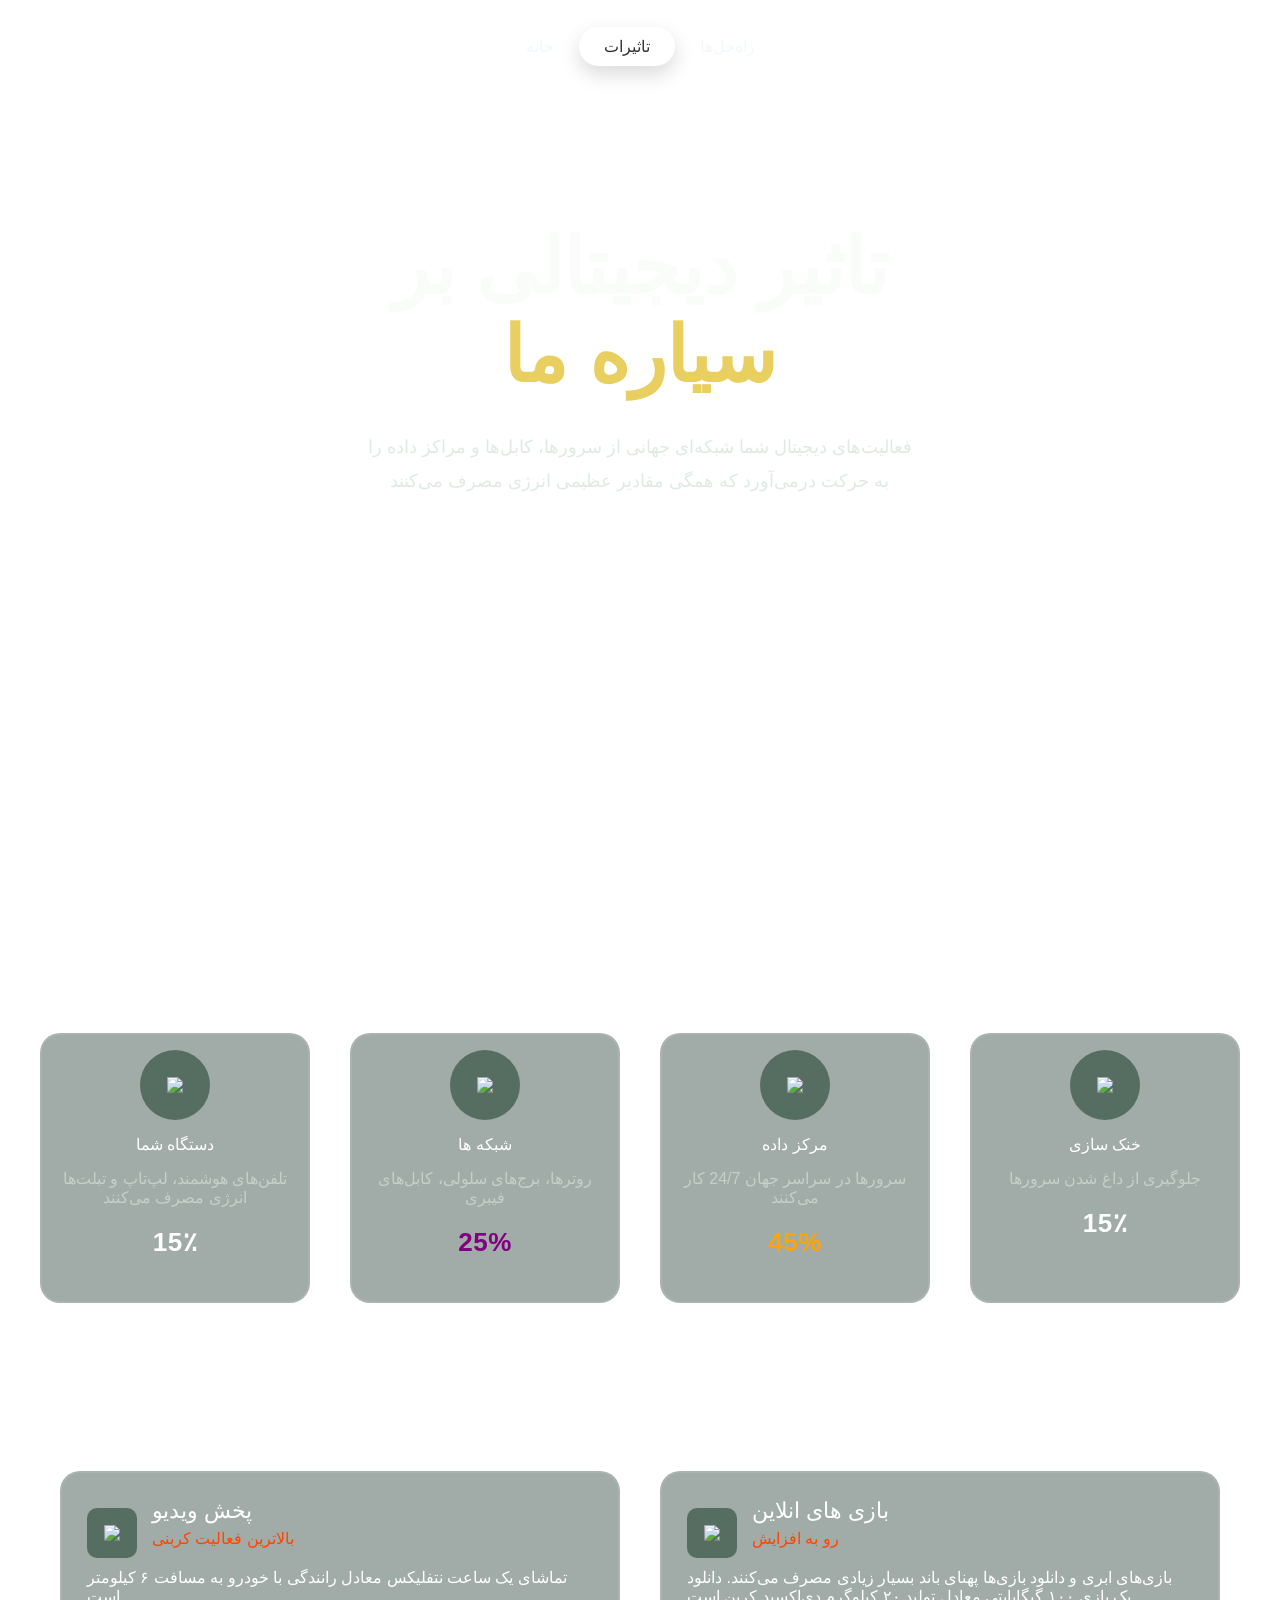
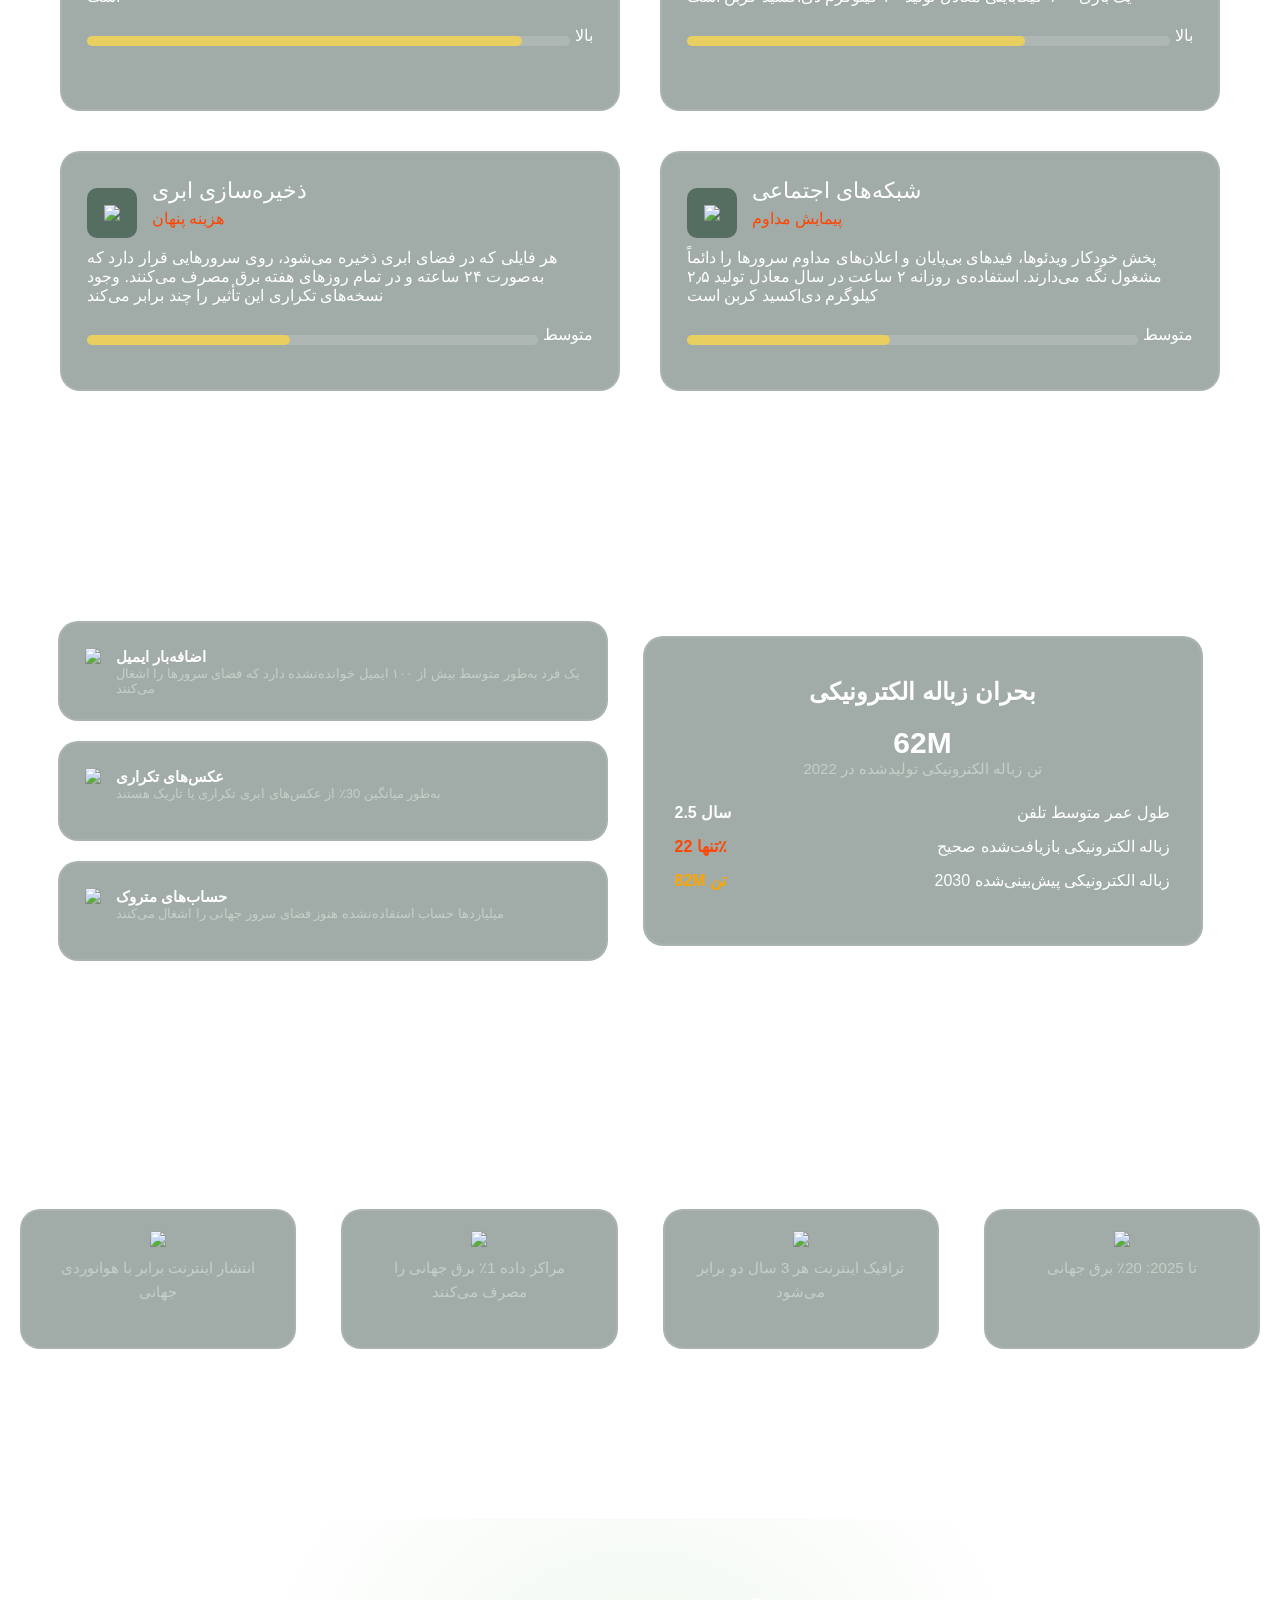
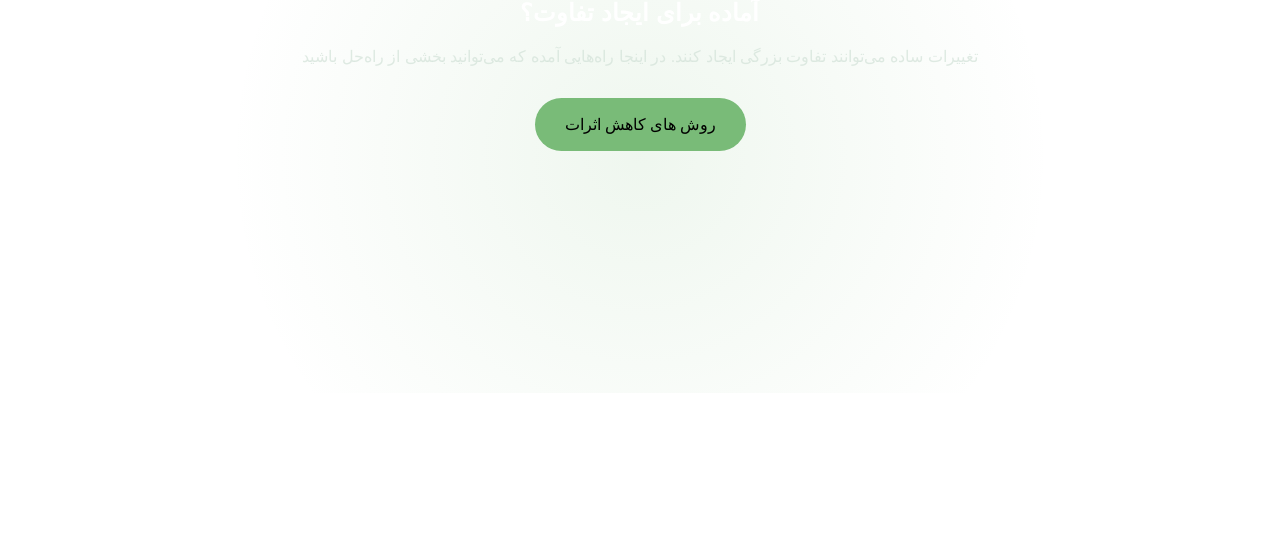
==== Impacts.html @ 16e696da "Add files via upload" ====
<!DOCTYPE html>
<html lang="fa" dir="ltr">
<head> 
    <meta charset="UTF-8">
    <meta name="description" content="Digital footprint and energy impact">
    <meta name="viewport" content="width=device-width, initial-scale=1.0">
    <title>Digital footprint effects:Impacts</title>

    <link rel="stylesheet" href="styles.css">
    <link rel="icon" type="image/gif" href="images/leaves.gif">
</head>

<body>
    <header class="site-header">
        <div class="headerItems">
            <div class="headerItem" style="color: aliceblue;"><a href="Index.html"><a href="Index.html">خانه</a></div>
            <div class="headerItem active" ><a href="Impacts.html">تاثیرات</a></div>
            <div class="headerItem" style="color: aliceblue;"><a href="Reduce.html">راه‌حل‌ها</a></div>
        </div>
    </header>

    <nav class="hero">

        <h1 class="impact_nav_h1">
            <span class="white">تاثیر دیجیتالی بر</span><br>
            <span class="orange">سیاره ما</span>
        </h1>

        <p class="impact_nav_p">فعالیت‌های دیجیتال شما شبکه‌ای جهانی از سرورها، کابل‌ها و مراکز داده را به حرکت درمی‌آورد که همگی مقادیر عظیمی انرژی مصرف می‌کنند</p>
    </nav>

    <section class="section4">
        <h1 class="section4_h1">انرژی کجا می‌رود؟</h1>
        <div class="section4_cards">
            <div class="section4_card">
                <div class="section4_card_img"><img src="images/mobile-screen-button-solid-full.svg"></div>
                <p class="section4_card_p1">دستگاه شما</p>
                <p class="section4_card_p2">تلفن‌های هوشمند، لپ‌تاپ و تبلت‌ها انرژی مصرف می‌کنند</p>
                <p class="section4_card_p3">15٪</p>
            </div>
            <div class="section4_card">
                <div class="section4_card_img"><img src="images/globe-solid-full.svg"></div>
                <p class="section4_card_p1">شبکه ها</p>
                <p class="section4_card_p2">روترها، برج‌های سلولی، کابل‌های فیبری</p>
                <p class="section4_card_p3" style="color:purple">25%</p>
            </div>
            <div class="section4_card">
                <div class="section4_card_img"><img src="images/city-solid-full.svg"></div>
                <p class="section4_card_p1">مرکز داده</p>
                <p class="section4_card_p2">سرورها در سراسر جهان 24/7 کار می‌کنند</p>
                <p class="section4_card_p3" style="color:orange">45%</p>
            </div>
            <div class="section4_card">
                <div class="section4_card_img"><img src="images/snowflake-solid-full.svg"></div>
                <p class="section4_card_p1">خنک سازی</p>
                <p class="section4_card_p2">جلوگیری از داغ شدن سرورها</p>
                <p class="section4_card_p3">15٪</p>
            </div>
        </div>
    </section>

    <section class="section5">
        <h1 class="section5_h1">عادت‌های دیجیتالی با تأثیر بالا</h1>

        <div class="section5_cards1">
            <div class="section5_card">

                <div class="card_title">
                    <div class="section5_card_img"><img src="images/clapperboard-solid-full.svg"></div>
                    <div class="card_title_texts">
                        <p class="card_title_texts_p1">پخش ویدیو</p>
                        <p class="card_title_texts_p2" style="color:orangered">بالاترین فعالیت کربنی</p>
                    </div>
                </div>

                <p class="section5_card_p3">تماشای یک ساعت نتفلیکس معادل رانندگی با خودرو به مسافت ۶ کیلومتر است</p>

                <div class="section5_bar">
                    <div class="section5_barOutline"><div class="section5_barfill" style="width: 90%;"></div></div>
                    <p class="section5_bar_p">بالا</p>
                </div>
            </div>

            <div class="section5_card">

                <div class="card_title">
                    <div class="section5_card_img"><img src="images/gamepad-solid-full.svg"></div>
                    <div class="card_title_texts">
                        <p class="card_title_texts_p1">بازی های انلاین</p>
                        <p class="card_title_texts_p2" style="color:orangered">رو به افزایش</p>
                    </div>
                </div>

                <p class="section5_card_p3">بازی‌های ابری و دانلود بازی‌ها پهنای باند بسیار زیادی مصرف می‌کنند. دانلود یک بازی ۱۰۰ گیگابایتی معادل تولید ۲۰ کیلوگرم دی‌اکسید کربن است</p>

                <div class="section5_bar">
                    <div class="section5_barOutline"><div class="section5_barfill" style="width: 70%;"></div></div>
                    <p class="section5_bar_p">بالا</p>
                </div>
            </div>
        </div>

                <div class="section5_cards1">
            <div class="section5_card">

                <div class="card_title">
                    <div class="section5_card_img"><img src="images/cloud-solid-full.svg"></div>
                    <div class="card_title_texts">
                        <p class="card_title_texts_p1">ذخیره‌سازی ابری</p>
                        <p class="card_title_texts_p2" style="color:orangered">هزینه پنهان</p>
                    </div>
                </div>

                <p class="section5_card_p3">هر فایلی که در فضای ابری ذخیره می‌شود، روی سرورهایی قرار دارد که به‌صورت ۲۴ ساعته و در تمام روزهای هفته برق مصرف می‌کنند. وجود نسخه‌های تکراری این تأثیر را چند برابر می‌کند</p>

                <div class="section5_bar">
                    <div class="section5_barOutline"><div class="section5_barfill"></div></div>
                    <p class="section5_bar_p">متوسط</p>
                </div>
            </div>
            
            <div class="section5_card">

                <div class="card_title">
                    <div class="section5_card_img"><img src="images/mobile-screen-button-solid-full.svg"></div>
                    <div class="card_title_texts">
                        <p class="card_title_texts_p1">شبکه‌های اجتماعی</p>
                        <p class="card_title_texts_p2" style="color:orangered">پیمایش مداوم</p>
                    </div>
                </div>

                <p class="section5_card_p3">پخش خودکار ویدئوها، فیدهای بی‌پایان و اعلان‌های مداوم سرورها را دائماً مشغول نگه می‌دارند. استفاده‌ی روزانه ۲ ساعت در سال معادل تولید ۲٫۵ کیلوگرم دی‌اکسید کربن است</p>

                <div class="section5_bar">
                    <div class="section5_barOutline"><div class="section5_barfill"></div></div>
                    <p class="section5_bar_p">متوسط</p>
                </div>
            </div>
        </div>
    </section>

    <section class="section6">

        <h1 class="section6_h1">زباله دیجیتالی: مشکلی در حال رشد</h1>
        <div class="section6_content">
            <div class="section6_boxes">
                <div class="section6_box">
                    <div class="section6_box_img"><img src="images/envelope-solid-full.svg"></div>
                    <div class="section6_box_texts">
                        <p class="section6_box_p1">اضافه‌بار ایمیل</p>
                        <p class="section6_box_p2">یک فرد به‌طور متوسط بیش از ۱۰۰ ایمیل خوانده‌نشده دارد که فضای سرورها را اشغال می‌کنند</p>
                    </div>
                </div>
                <div class="section6_box">
                    <div class="section6_box_img"><img src="images/image-solid-full.svg"></div>
                    <div class="section6_box_texts">
                        <p class="section6_box_p1">عکس‌های تکراری</p>
                        <p class="section6_box_p2">به‌طور میانگین 30٪ از عکس‌های ابری تکراری یا تاریک هستند</p>
                    </div>
                </div>
                <div class="section6_box">
                    <div class="section6_box_img"><img src="images/trash-solid-full.svg"></div>
                    <div class="section6_box_texts">
                        <p class="section6_box_p1">حساب‌های متروک</p>
                        <p class="section6_box_p2">میلیارد‌ها حساب استفاده‌نشده هنوز فضای سرور جهانی را اشغال می‌کنند</p>
                    </div>
                </div>
            </div>

            <div class="section6_container">
                <h2 class="section6_h2">بحران زباله الکترونیکی</h2>
                <p class="section6_p1">62M</p>
                <p class="section6_p2">تن زباله الکترونیکی تولید‌شده در 2022</p>
                
                <div class="section6_lines">
                    <div class="section6_line">
                        <p class="section6_line_p2">2.5 سال</p>
                        <p class="section6_line_p1">طول عمر متوسط تلفن</p>
                    </div>
                    <div class="section6_line">
                        <p class="section6_line_p2" style="color:orangered">تنها 22٪</p>
                        <p class="section6_line_p1">زباله الکترونیکی بازیافت‌شده صحیح</p>
                    </div>
                    <div class="section6_line">
                        <p class="section6_line_p2" style="color:orange">82M تن</p>
                        <p class="section6_line_p1">زباله الکترونیکی پیش‌بینی‌شده 2030</p>
                    </div>
                </div>
            </div>
        </div>
    </section>

    <section class="section7">
        <h1 class="section7_h1">حقایق سریع</h1>
        <div class="section7_cards">
            <div class="section7_card">
                <div class="section7_card_img"><img src="images/plane-solid-full.svg"></div>
                <p class="section7_p">انتشار اینترنت برابر با هوانوردی جهانی</p>
            </div>
            <div class="section7_card">
                <div class="section7_card_img"><img src="images/lightbulb-solid-full.svg"></div>
                <p class="section7_p">مراکز داده 1٪ برق جهانی را مصرف می‌کنند</p>
            </div>
            <div class="section7_card">
                <div class="section7_card_img"><img src="images/chart-line-solid-full.svg"></div>
                <p class="section7_p">ترافیک اینترنت هر 3 سال دو برابر می‌شود</p>
            </div>
            <div class="section7_card">
                <div class="section7_card_img"><img src="images/plug-circle-bolt-solid-full.svg"></div>
                <p class="section7_p">تا 2025: 20٪ برق جهانی</p>
            </div>
        </div>
    </section>

    <section class="section8">
        <h1 class="section8_h1">آماده برای ایجاد تفاوت؟</h1>
        <p class="section8_p">تغییرات ساده می‌توانند تفاوت بزرگی ایجاد کنند. در اینجا راه‌هایی آمده که می‌توانید بخشی از راه‌حل باشید</p>
        <div class="section8_btn"><button><a href="Reduce.html">روش های کاهش اثرات</a></button></div>
    </section>
</body>
---- styles.css ----
:root {
    --bg-dark: #07110e; /* Deeper dark for better contrast */
    --card-bg: rgba(20, 45, 35, 0.4); /* Thinner glass */
    --glass: rgba(255, 255, 255, 0.05);
    --border-soft: rgba(255, 255, 255, 0.1);

    --green-main: #7fdc9a;
    --green-bright: #a3ffbd;
    --yellow-accent: #e8cf5f;
    
    --text-main: #f4f8f5;
    --text-muted: rgba(210, 225, 215, 0.7);
    
}
html {
    scroll-behavior: smooth;
}

* {
    box-sizing: border-box;
    margin: 0;
    padding: 0;
}

body
 {
    background-image: url("images/blurry-gradient-haikei (5).svg");
    background-repeat: no-repeat;
    background-size: cover;
    min-height: 100vh;
    font-family:'2 homa', 'Tahoma', sans-serif;
    color: #fff;

    /* background:
        radial-gradient(circle at top left, rgba(121,187,120,0.15), transparent 40%),
        url("images/blurry-gradient-haikei (2).svg");
    background-size: cover;
    background-attachment: fixed; */
}

header 
{
    top:0px;
    text-align: center;
}

.headerItems 
{
    background-color: rgba(212, 210, 210, 0.55);
    border: 1px solid rgba(192, 192, 192, 0.8);
    border-radius: 35px;
    display: inline-flex;
    padding: 6px;
    backdrop-filter: blur(10px);
    background: var(--glass);
    border: 1px solid rgba(255,255,255,0.15);
}

.headerItem 
{
    padding: 10px 25px;
    border-radius: 35px;
    cursor: pointer;
    color: #333;
    transition: all 0.25s ease;
}

.headerItem:hover {
    background-color: rgba(255,255,255,0.25);
}

.headerItem.active {
    background-color: #ffffff;
    box-shadow: 0 8px 20px rgba(0,0,0,0.15);
}

.site-header {
    position: sticky;
    z-index: 5;
    overflow: visible;
    padding-top: 20px;
}
/* 
.earth-bg{
    position: relative;
    z-index: 5;
    overflow: visible;
    padding-top: 20px;
} */

.earth-bg {
    position: absolute;
    top: -420px;
    left: -350px;
    width: 1100px;
    opacity: 1;
    filter: blur(0.3px);
    z-index: -1;
    pointer-events: none;
    transform: rotate(-180deg);
}

.hero {
    min-height: 100vh;
    padding: 100px 60px;
    position: relative;
}

.nav_h1 {
    position: relative;
    top: 50px;
    right: 60px;
    font-size: 80px;
    line-height: 1.15;
    text-align: right;
}

.white {
    color: #f9fcf9;
}

.green {
    color: #79bb78;
}

/* PARAGRAPH */
.nav_p {
    position: absolute;
    top: 380px;
    right: 120px;
    line-height: 1.8;
    margin-top: 15px;
    max-width: 600px;
    font-size: 18px;
    color: var(--text-muted);
    text-align: right;
}

/* BUTTONS */
.nav_buttons {
    position: absolute;
    top: 480px;
    right: 120px;
    margin-top: 40px;
    display: flex;
    gap: 15px;
}

.nav_btn {
    padding: 12px 28px;
    border-radius: 25px;
    border: none;
    font-size: 16px;
    font-family:'MRT_Beirut';
    cursor: pointer;
    transition: all 0.25s ease;
}

.nav_btn.primary {
    background-color: rgb(232, 207, 95);
    color: #000;
}

.nav_btn.secondary {
    background-color: transparent;
    border: 1px solid rgb(232, 207, 95);
    color: rgb(232, 207, 95);
}

.nav_btn.primary:hover {
    transform: translateY(-2px);
    box-shadow: 0 10px 30px rgba(232,207,95,0.4);
}

.nav_btn.secondary:hover {
    background-color: rgba(232,207,95,0.15);
}

.section1 {
    margin-top: 120px;
    padding: 80px 60px;
    text-align: center;
}

.section1_h2
{
    font-size: 50px;
    margin-bottom: 30px;
}

.section1_p
{
    color: rgb(190, 190, 190);
    margin-top: 10px;
}

.section1_cards
{
    margin: auto;
    display: flex;
    justify-content: center;
}

.section1_card{
    height: 250px;
    width: 350px;
    padding: 15px;
    border-radius: 30px;
    margin: 20px;
    text-align: center;
    background: var(--card-bg);
    backdrop-filter: blur(6px);
    border: 2px solid var(--border-soft);
    transition: all 0.3s ease;
}

.section1_card:hover {
    transform: translateY(-10px);
    box-shadow: 0 20px 40px rgba(0,0,0,0.35);
    border-color: var(--green-main);
}

.section1_card_img img
{
    width: 40px;
    max-width: fit-content;
    margin: auto
}

.section1_card_img
{
    background-color:#566d62;
    border-radius: 20px;
    width: 70px;
    height: 70px;
    text-align: center;
    margin: auto;
    display: flex;
    justify-content: center;
    align-items: center;
}

.section1_card_h3
{
    font-family: sans-serif;
    font-weight: bolder;
    font-size: 30px;
    margin: 15px;
}

.section2_h1
{
    text-align: right;
    margin: 10px 50px;
}

.section2_p1
{
    text-align: right;
    color: rgb(190, 190, 190);
    margin: 10px 50px;
}
.section2_div1
{
    text-align: right;
    display: flex;
    justify-content:right;
}

.section2_div1_img
{
    background-color:#566d62;
    border-radius: 10px;
    width: 50px;
    height: 50px;
    display: flex;
    margin: 10px 50px 10px 20px;
}

.section2_div1_img img
{
    width: 30px;
    max-width: fit-content;
    margin: auto
}

.section2_div1_texts
{
    margin-top: 5px;
}
.section2_div1_texts_p1
{
    font-size: 20px;
}

.section2_div1_texts_p2
{
     color: rgb(190, 190, 190);
}

.section2_div2
{
    background-color: #01321b;
    width: 94%;
    height: 500px;
    margin-inline: auto;
    border-radius: 30px;
    border: 2px solid #5e8674;
    text-align:right ;
    padding: 50px 40px;
    margin-top: 40px;
}

.section2_div2_h3
{
    margin-bottom: 35px;
}

.section2_div2_parts_bar
{
    width: 100%;
    height: 12px;
    border-radius: 10px;
    background-color: #333;
    margin-inline: auto;
    margin-top: 10px;
}

.section2_div2_parts_barfill1
{
    width: 34%;
    height: 12px;
    border-radius: 10px;
    background-color :#79bb78;
    margin-left: auto;
    transition: width 1.2s ease;
}

.section2_div2_parts_barfill2
{
    width: 28%;
    height: 12px;
    border-radius: 10px;
    background-color :#79bb78;
    margin-left: auto;
    transition: width 1.2s ease;
}

.section2_div2_parts_barfill3
{
    width: 21%;
    height: 12px;
    border-radius: 10px;
    background-color :#79bb78;
    margin-left: auto;
    transition: width 1.2s ease;
}

.section2_div2_parts_barfill4
{
    width: 17%;
    height: 12px;
    border-radius: 10px;
    background-color :#79bb78;
    margin-left: auto;
    transition: width 1.2s ease;
}

.section2_div2_parts_texts
{
    display: flex;
    justify-content: space-between;
    text-align: right;
}

.section2_div2_parts
{
    margin-top: 20px;
}

.section3_btn
{
    padding: 12px 28px;
    border-radius: 25px;
    border: none;
    font-size: 16px;
    font-family:'MRT_Beirut';
    cursor: pointer;
}

.section3_btn button
{
    background-color:#79bb78;
    color: #000;
    padding: 17px 30px;
    border-radius: 30px;
    border: none;
    font-size: 16px;
    font-family:'MRT_Beirut';
    cursor: pointer;
    transition: all 0.3s ease;
    margin-bottom: 150px;
}

.section3_btn button:hover {
    transform: scale(1.05);
    box-shadow: 0 15px 40px rgba(121,187,120,0.5);
}

.section3{
    margin-top: 150px;
    text-align: center;
}

.impact_nav_h1 
{
    position: relative;
    top: 50px;
    font-size: clamp(48px, 6vw, 96px);
    line-height: 1.15;
    text-align: center;
}

.orange
{
    color: var(--yellow-accent)
}

.impact_nav_p {
    margin: 80px auto 0;
    max-width: 560px;
    font-size: 18px;
    line-height: 1.9;
    color: var(--text-muted);
    text-align: center;
}

.section4{
    text-align: center;
}

.section4_h1
{
    font-size: 35px;
}

.section4_cards
{
    margin: auto;
    display: flex;
    justify-content: center;
}


.section4_card
{
    height: 270px;
    width: 270px;
    background-color: var(--bg-dark);
    padding: 15px;
    border-radius: 20px;
    margin: 20px;
    text-align: center;
    background: var(--card-bg);
    backdrop-filter: blur(6px);
    border: 2px solid var(--border-soft);
    transition: all 0.3s ease;
}

.section4_card:hover {
    transform: translateY(-8px);
    box-shadow: 0 18px 40px rgba(0,0,0,0.35);
    border-color: var(--green-main);
}

.section4_card_img img
{
    width: 40px;
    max-width: fit-content;
    margin: auto
}

.section4_card_img
{
    background-color:#566d62;
    border-radius: 50%;
    width: 70px;
    height: 70px;
    text-align: center;
    margin: auto;
    display: flex;
    justify-content: center;
    align-items: center;
}

.section4_card_p1
{
    margin: 15px;
}

.section4_card_p2
{
    color: var(--text-muted)
}

.section4_card_p3
{
    font-weight: bolder;
    margin:20px;
    font-size: 26px;
    letter-spacing: 0.5px;
}

.card_title{
    display: flex;
}

.section5
{
    text-align: center;
    margin-top: 100px;
}

.section5_card
{
    height: 240px;
    width: 560px;
    background-color: var(--bg-dark);
    padding: 25px;
    border-radius: 20px;
    margin: 20px;
    text-align: center;
    background: var(--card-bg);
    backdrop-filter: blur(6px);
    border: 2px solid var(--border-soft);
    transition: all 0.3s ease;
}

.section5_card:hover {
    transform: translateY(-6px);
    box-shadow: 0 16px 35px rgba(0,0,0,0.35);
    border-color: var(--green-main);
}

.section5_card_img
{
    background-color:#566d62;
    border-radius: 10px;
    width: 50px;
    height: 50px;
    display: flex;
    margin: 10px 15px 10px 0px;
}

.section5_card_img img 
{
    width: 40px;
    max-width: fit-content;
    margin: auto
}

.card_title_texts
{
    text-align: left;
}

.card_title_texts_p1
{
    font-size: 22px;
    margin-bottom: 5px;
}

.section5_card_p3
{
    text-align: left;
}

.section5_bar
{
    display: flex;
}

.section5_bar
{
    margin-top: 20px;
    display: flex;
}

.section5_barOutline
{
    height: 10px;
    width: 100%;
    background-color: rgba(255,255,255,0.15);
    border-radius: 5px;
    margin-top: 10px;
}

.section5_bar_p
{
    margin-left: 5px;
}

.section5_barfill
{
    height: 10px;
    width: 45%;
    background-color: var(--yellow-accent);
    border-radius: 5px;
    transition: width 1s ease;
}

.section5_cards1
{
    margin: auto;
    display: flex;
    justify-content: center;
}

.section6
{
    text-align: center;
    margin-top: 150px;
}

.section6_h1
{
    font-size: 35px;
}

.section6_box
{
    display: flex;
    height: 100px;
    width: 550px;
    background-color: var(--bg-dark);
    padding: 25px;
    border-radius: 20px;
    margin: 20px;
    text-align: center;
    background: var(--card-bg);
    backdrop-filter: blur(6px);
    border: 2px solid var(--border-soft);
    margin-left: auto;
    margin-right: auto;
    transition: all 0.25s ease;
}

.section6_box:hover {
    transform: translateX(-6px);
    border-color: var(--green-main);
}

.section6_content
{
    display: flex;
    flex-direction: row;
    justify-content: center;
    align-items: center;
    gap: 15px;
}

.section6_container
{
    height: 310px;
    width: 560px;
    background-color: var(--bg-dark);
    padding: 40px 30px 30px 30px;
    border-radius: 20px;
    margin: 20px;
    text-align: center;
    background: var(--card-bg);
    backdrop-filter: blur(6px);
    border: 2px solid var(--border-soft);
    box-shadow: inset 0 0 0 1px rgba(255,255,255,0.04);
}

.section6_box_img img
{
    width: 40px;
    max-width: fit-content;
    margin: auto;
}

.section6_box_texts
{
    text-align: left;
    margin-left: 15px;
}

.section6_box_p1
{
    font-size: 15px;
    font-weight: bold;
}

.section6_box_p2
{
    font-size: 13px;
    color: var(--text-muted);
}

.section6_p1
{
    font-size: 30px;
    font-weight: bolder;
    margin-top: 20px;
    color: var(--green-soft);
}

.section6_p2{
    font-size: 15px;
    color: var(--text-muted);
    margin-bottom: 25px;
}

.section6_line
{
    display: flex;
    justify-content: space-between;
    margin-bottom: 15px;
}

.section6_line_p2
{
    font-weight: bold;
}

.section7_card
{
    height: 140px;
    width: 280px;
    background-color: var(--bg-dark);
    padding: 30px;
    padding-top:20px;
    border-radius: 20px;
    margin: 20px;
    text-align: center;
    background: var(--card-bg);
    backdrop-filter: blur(6px);
    border: 2px solid var(--border-soft);
    transition: all 0.25s ease;
}

.section7_card:hover {
    transform: translateY(-6px);
    background: rgba(1, 50, 27, 0.85);
    border-color: var(--green-main);
}

.section7_card_img img
{
    width: 40px;
    max-width: fit-content;
    margin: auto;
}

.section7_p
{
    color: var(--text-muted);
    font-size: 15px;
    margin-top: 5px;
    line-height: 1.6;
}

.section7{
    text-align: center;
    margin-top:150px;
}

.section7_cards
{
    display: flex;
    flex-direction: row;
    justify-content: center;
    align-items: center;
    gap: 5px;
}

.section7_h1
{
    margin-bottom: 30px;
}

.section8
{
    text-align: center;
    margin-top: 150px;
    margin-bottom: 150px;
    padding: 80px 20px;
    background: radial-gradient(
        circle at center,
        rgba(121,187,120,0.12),
        transparent 60%
    );
}

.section8_p
{
    color: var(--text-muted);
    margin: 20px;
}

.section8_btn
{
    padding: 12px 28px;
    border-radius: 25px;
    border: none;
    font-size: 16px;
    font-family:'MRT_Beirut';
    cursor: pointer;
}

.section8_btn button
{
    background-color:#79bb78;
    color: #000;
    padding: 17px 30px;
    border-radius: 30px;
    border: none;
    font-size: 16px;
    font-family:'MRT_Beirut';
    cursor: pointer;
    transition: all 0.3s ease;
    margin-bottom: 150px;
}

.section8_btn button:hover {
    transform: scale(1.07);
    box-shadow: 0 18px 45px rgba(121,187,120,0.55);
}

.reduce_nav_h1 
{
    position: relative;
    top: 50px;
    font-size: clamp(48px, 6vw, 96px);
    line-height: 1.15;
    text-align: center;
    margin-bottom: 70px;
}

.reduce_nav_p {
    margin: 40px auto 0;
    max-width: 560px;
    font-size: 18px;
    line-height: 1.9;
    color: var(--text-muted);
    text-align: center;
}

.section9
{
    text-align: center;
}

.section9_card
{
    height: 250px;
    width: 370px;
    background-color: var(--bg-dark);
    padding: 30px;
    padding-top:20px;
    border-radius: 20px;
    margin: 20px;
    text-align: left;
    background: var(--card-bg);
    backdrop-filter: blur(6px);
    border: 2px solid var(--border-soft);
    transition: all 0.3s ease;
}
.section9_card:hover {
    transform: translateY(-6px);
    box-shadow: 0 16px 35px rgba(0,0,0,0.35);
}


.section9_card_img img
{
    width: 35px;
    max-width: fit-content;
    margin: auto
}

.section9_card_img
{
    background-color:#566d62;
    border-radius: 15px;
    width: 50px;
    height: 50px;
    margin-right: auto;
    display: flex;
    justify-content: center;
    align-items: center;
}

.section9_p1
{
    font-weight: bolder;
    font-size: 20px;
    margin: 15px 0;
}

.section9_p2
{
    color: var(--text-muted);
    font-size: 15px;
}

.section9_p3
{
    color: var(--green-main);
    font-weight: bolder;
    margin-top: 10px;
}

.section9_cards
{
    display: flex;
    flex-direction: row;
    justify-content: center;
    align-items: center;
    gap: 4px;
}

.section10
{
    text-align: center;
    margin-top: 150px;
}

.section10_card
{
    height: 350px;
    width: 570px;
    background-color: var(--bg-dark);
    padding: 30px;
    padding-top:20px;
    border-radius: 20px;
    margin: 20px;
    text-align: left;
    background: var(--card-bg);
    backdrop-filter: blur(6px);
    border: 2px solid var(--border-soft);
    transition: all 0.3s ease;
}

.section10_card:hover {
    transform: translateY(-6px);
    box-shadow: 0 16px 35px rgba(0,0,0,0.35);
}


.section10_line_img img
{
    width: 25px;
    max-width: fit-content;
    margin: auto
}

.section10_line_img
{
    background-color:#566d62;
    border-radius: 10px;
    width: 35px;
    height: 35px;
    margin-right: 15px;
    margin-top: 5px;
    display: flex;
    justify-content: center;
    align-items: center;
}

.section10_line
{
    margin: 15px 0;
    display: flex;
}

.section10_p3
{
    color: var(--text-muted);
    font-size: 15px;
}

.section10_p1
{
    margin: 20px 0 30px 0;
    color: var(--green-soft);
}

.section10_cards
{
    display: flex;
    flex-direction: row;
    justify-content: center;
    align-items: center;
    gap: 4px;
    margin-top: 20px;
}

.section11
{
    text-align: center;
    margin-top: 150px;
}

.section11_card
{
    height: 210px;
    width: 370px;
    background-color: var(--bg-dark);
    padding: 30px;
    padding-top:20px;
    border-radius: 20px;
    margin: 20px;
    text-align: left;
    background: var(--card-bg);
    backdrop-filter: blur(6px);
    border: 2px solid var(--border-soft);
    transition: all 0.3s ease;
}

.section11_card:hover {
    transform: translateY(-6px);
    box-shadow: 0 16px 35px rgba(0,0,0,0.35);
}


.section11_img img
{
    width: 35px;
    max-width: fit-content;
    margin: auto
}

.section11_img
{

    width: 35px;
    height: 35px;
    margin-right: 15px;
    margin-top: 5px;
    display: flex;
    justify-content: center;
    align-items: center;
}

.section11_p1
{
    margin: 20px 0;
}

.section11_p2
{
    color: var(--text-muted);
    font-size: 15px;
}

.section11_cards
{
    display: flex;
    flex-direction: row;
    justify-content: center;
    align-items: center;
    gap: 4px;
    margin-top:20px;
}

.section12
{
    margin-top: 150px;
    margin-bottom: 300px;
    display: flex;
    flex-direction: column;
    justify-content: center;
    align-items: center;
    gap: 4px;
}

.section12_img img
{
    width: 50px;
    max-width: fit-content;
    margin: auto
}

.section12_img
{
    background-color:#79bb78;
    border-radius: 50%;
    width: 80px;
    height: 80px;
    margin-right: 15px;
    margin-top: 5px;
    display: flex;
    justify-content: center;
    align-items: center;
}

.section12_h1
{
    font-size: 40px;
}

.section12_p1
{
    color: var(--text-muted);
    margin: 10px;
}

.section12_p2
{
     color: var(--text-muted);
}

.section12_span
{
    color: var(--green-main);
}

.section12_buttons {
    display: flex;
    gap: 15px;
    margin-top: 15px;
}

.section12_btn1
{
    padding: 12px 28px;
    border-radius: 25px;
    border: none;
    font-size: 16px;
    font-family:'MRT_Beirut';
    cursor: pointer;
    transition: all 0.25s ease;
    background-color: var(--green-main);
    color: var(--green-soft);
}

.section5_card:hover .section5_card_img,
.section1_card:hover .section1_card_img,
.section9_card:hover .section9_card_img,
.section10_line:hover .section10_line_img {
    transform: rotate(-5deg) scale(1.1);
}

a {
    text-decoration: none;
    color: inherit;
}

.me{
    margin-top: 100px;
    color: var(--text-muted);
}
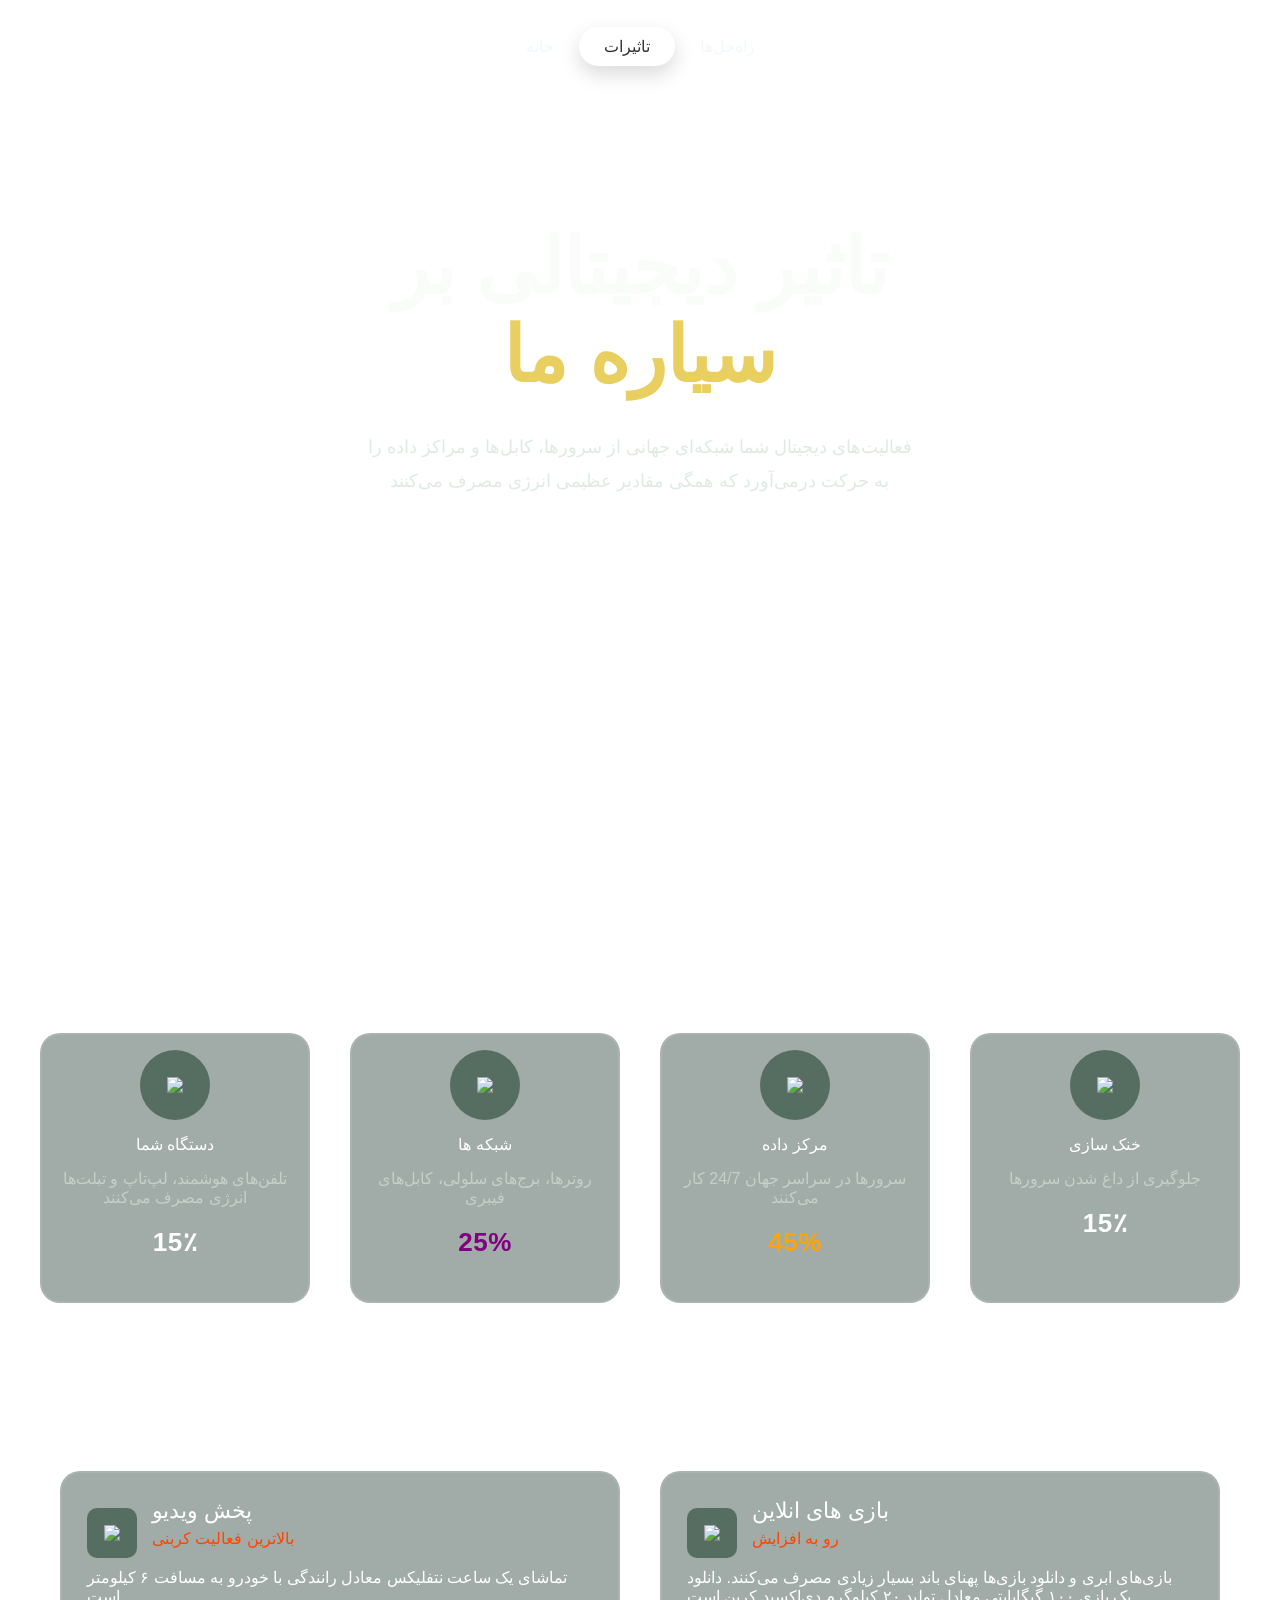
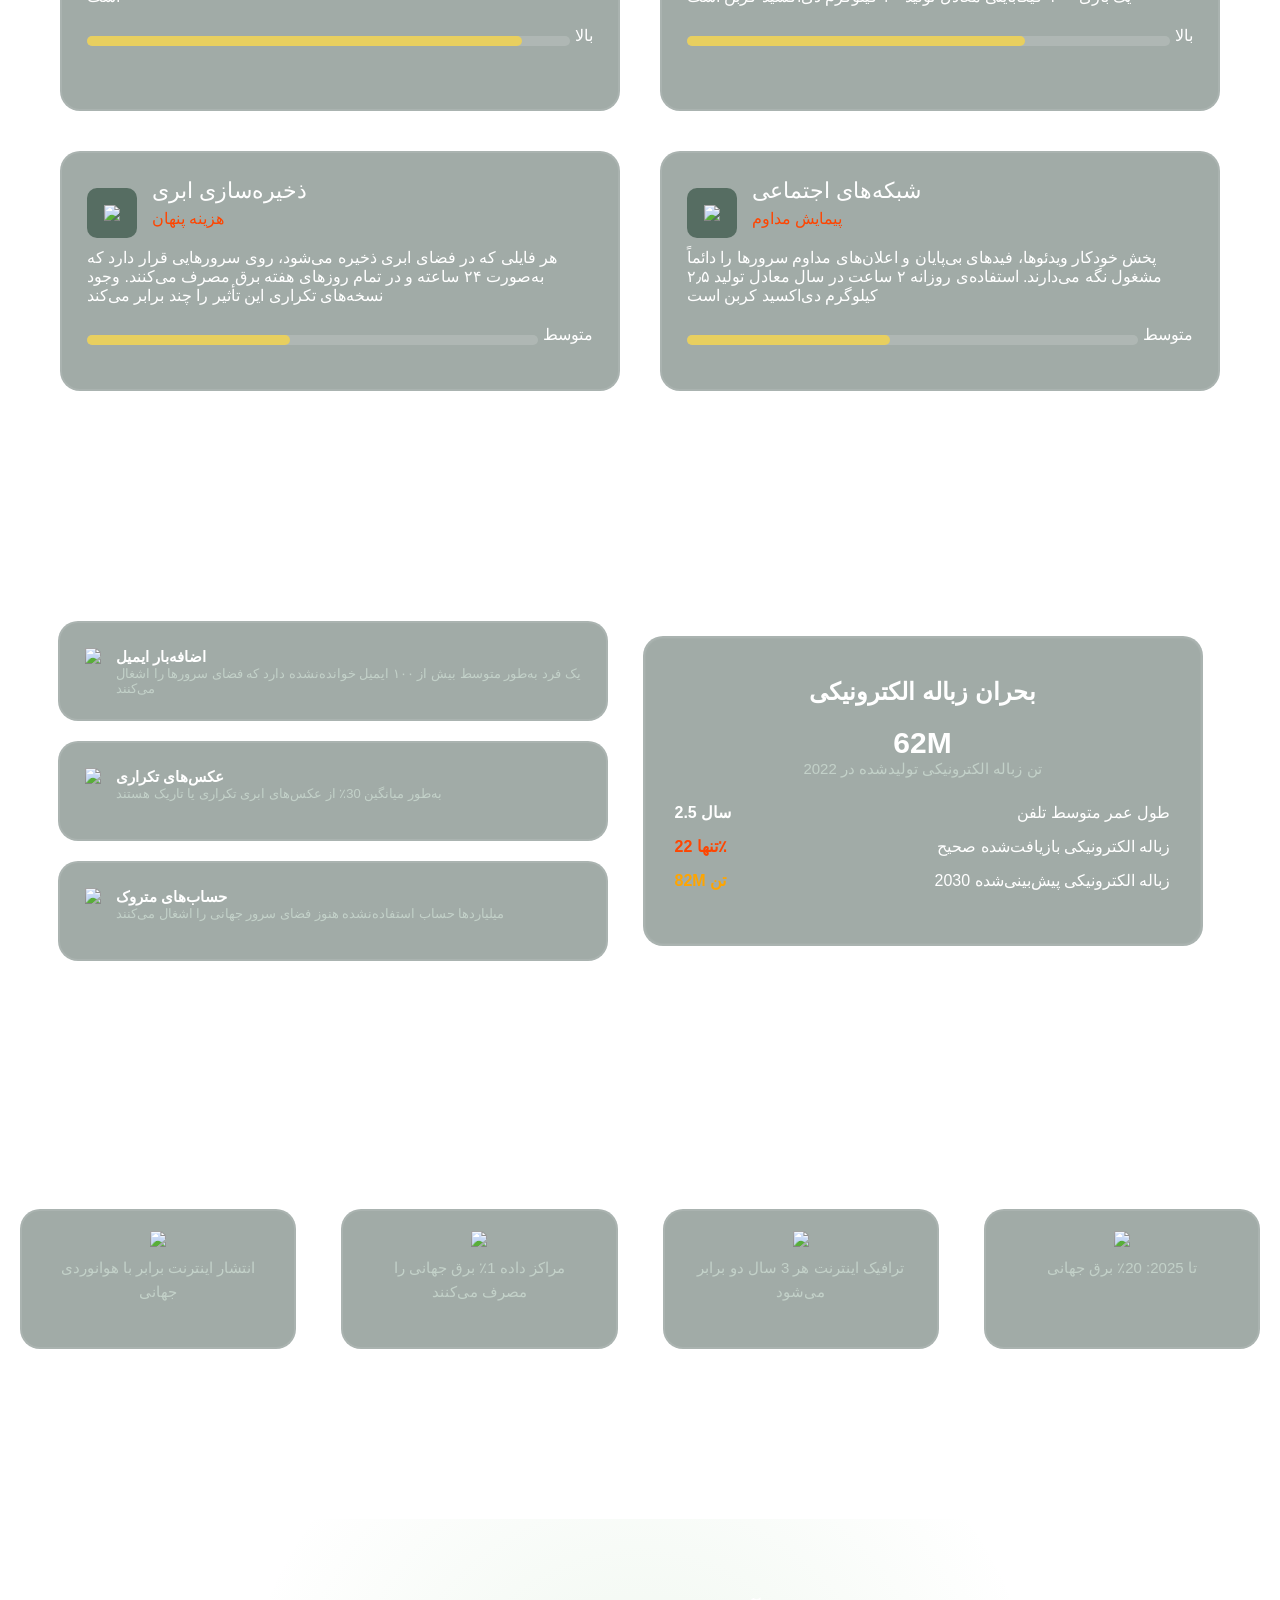
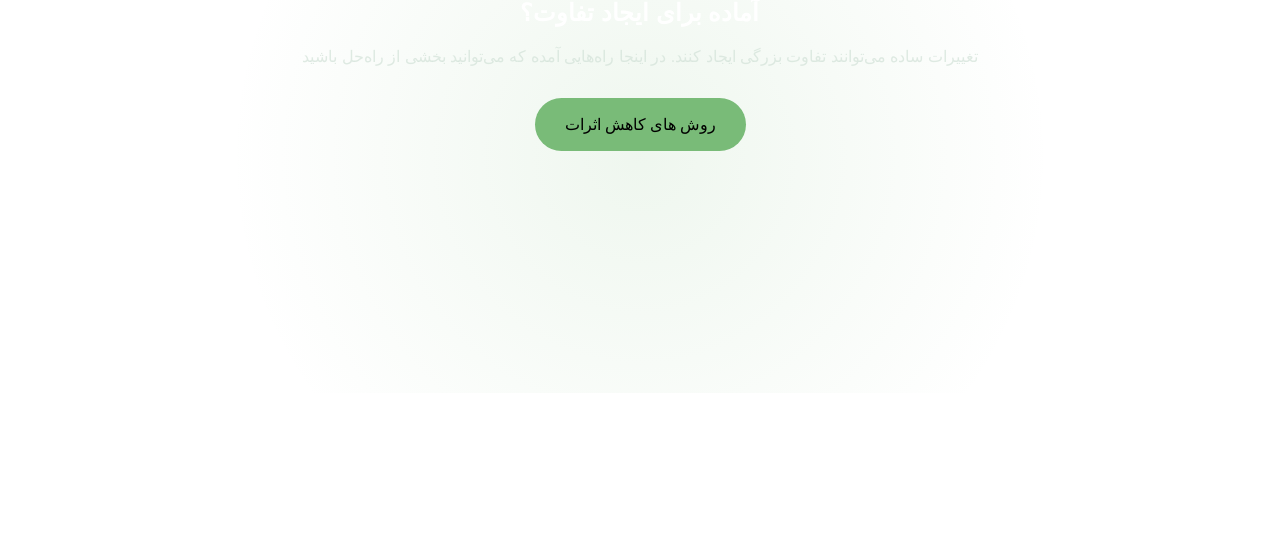
==== commit ec87314b: "Add files via upload" ====
--- a/Impacts.html
+++ b/Impacts.html
@@ -13,7 +13,7 @@
 <body>
     <header class="site-header">
         <div class="headerItems">
-            <div class="headerItem" style="color: aliceblue;"><a href="Index.html"><a href="Index.html">خانه</a></div>
+            <div class="headerItem" style="color: aliceblue;"><a href="index.html"><a href="index.html">خانه</a></div>
             <div class="headerItem active" ><a href="Impacts.html">تاثیرات</a></div>
             <div class="headerItem" style="color: aliceblue;"><a href="Reduce.html">راه‌حل‌ها</a></div>
         </div>
